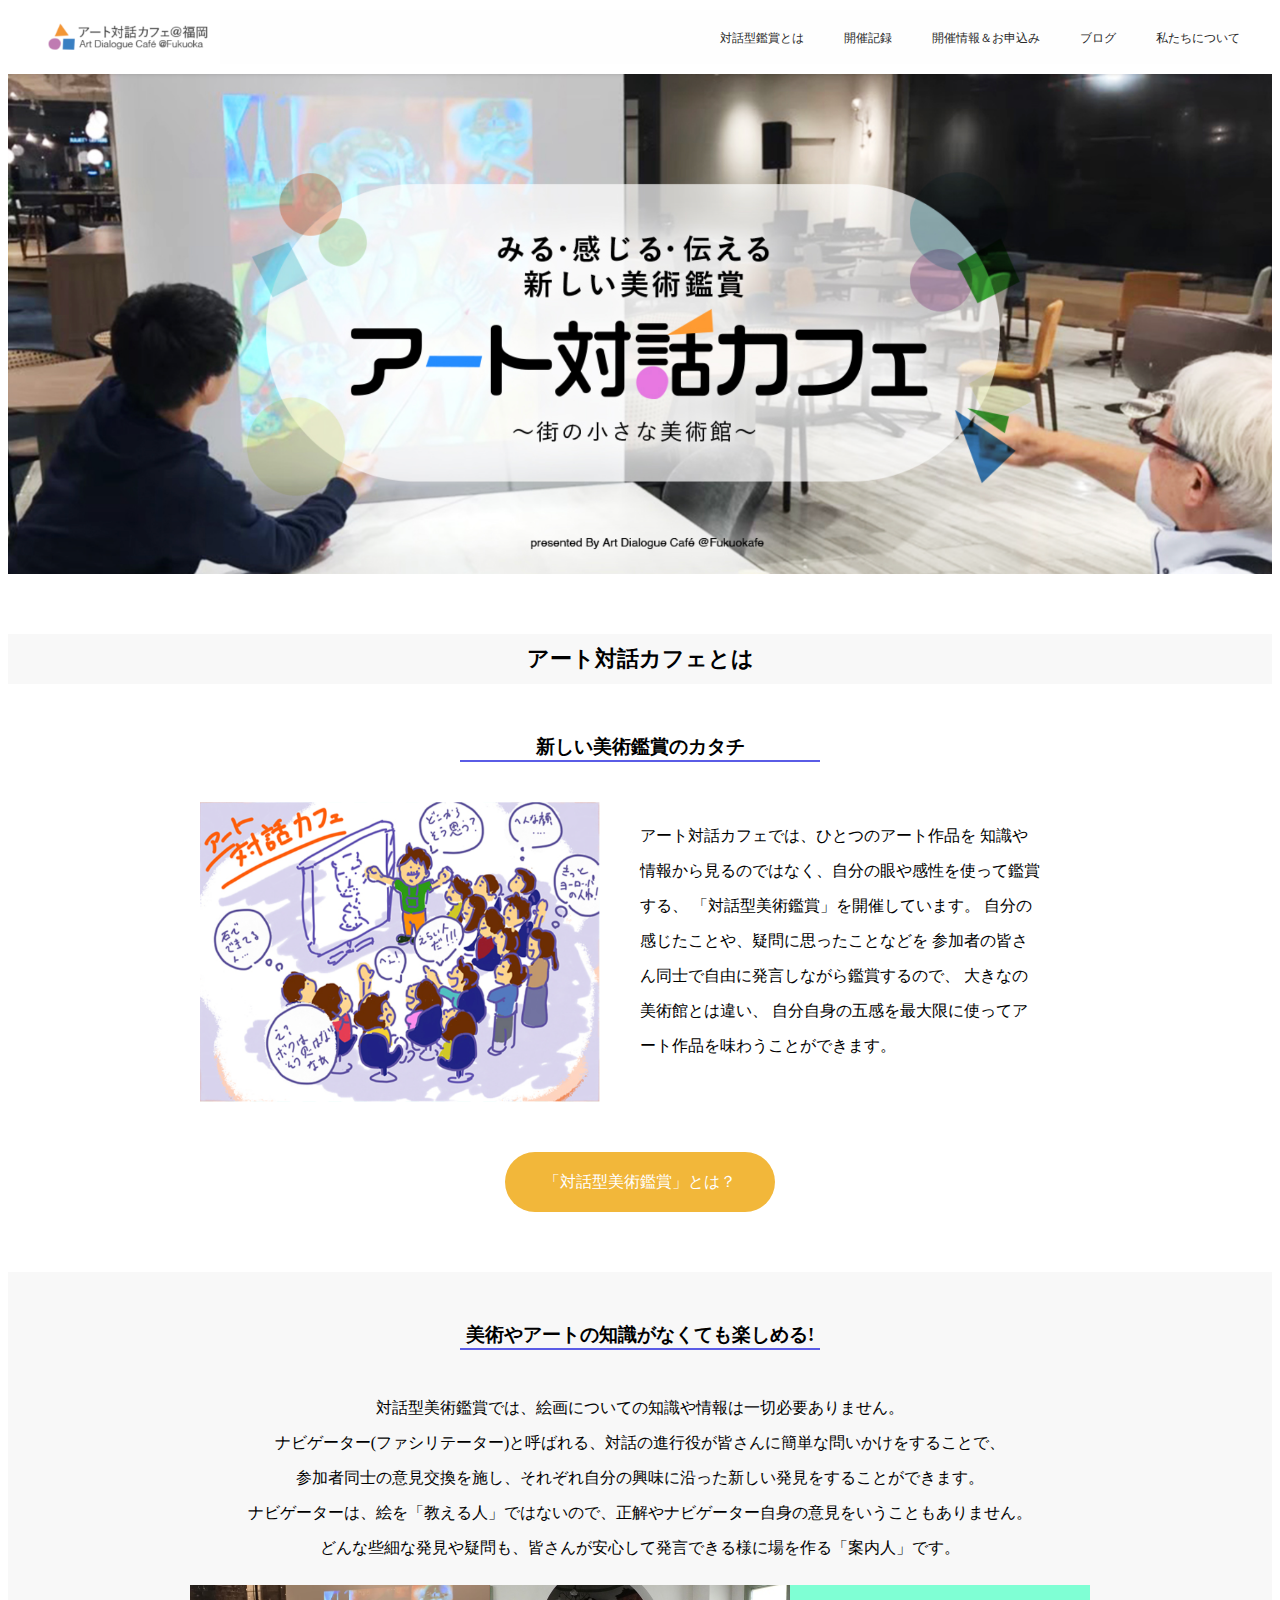
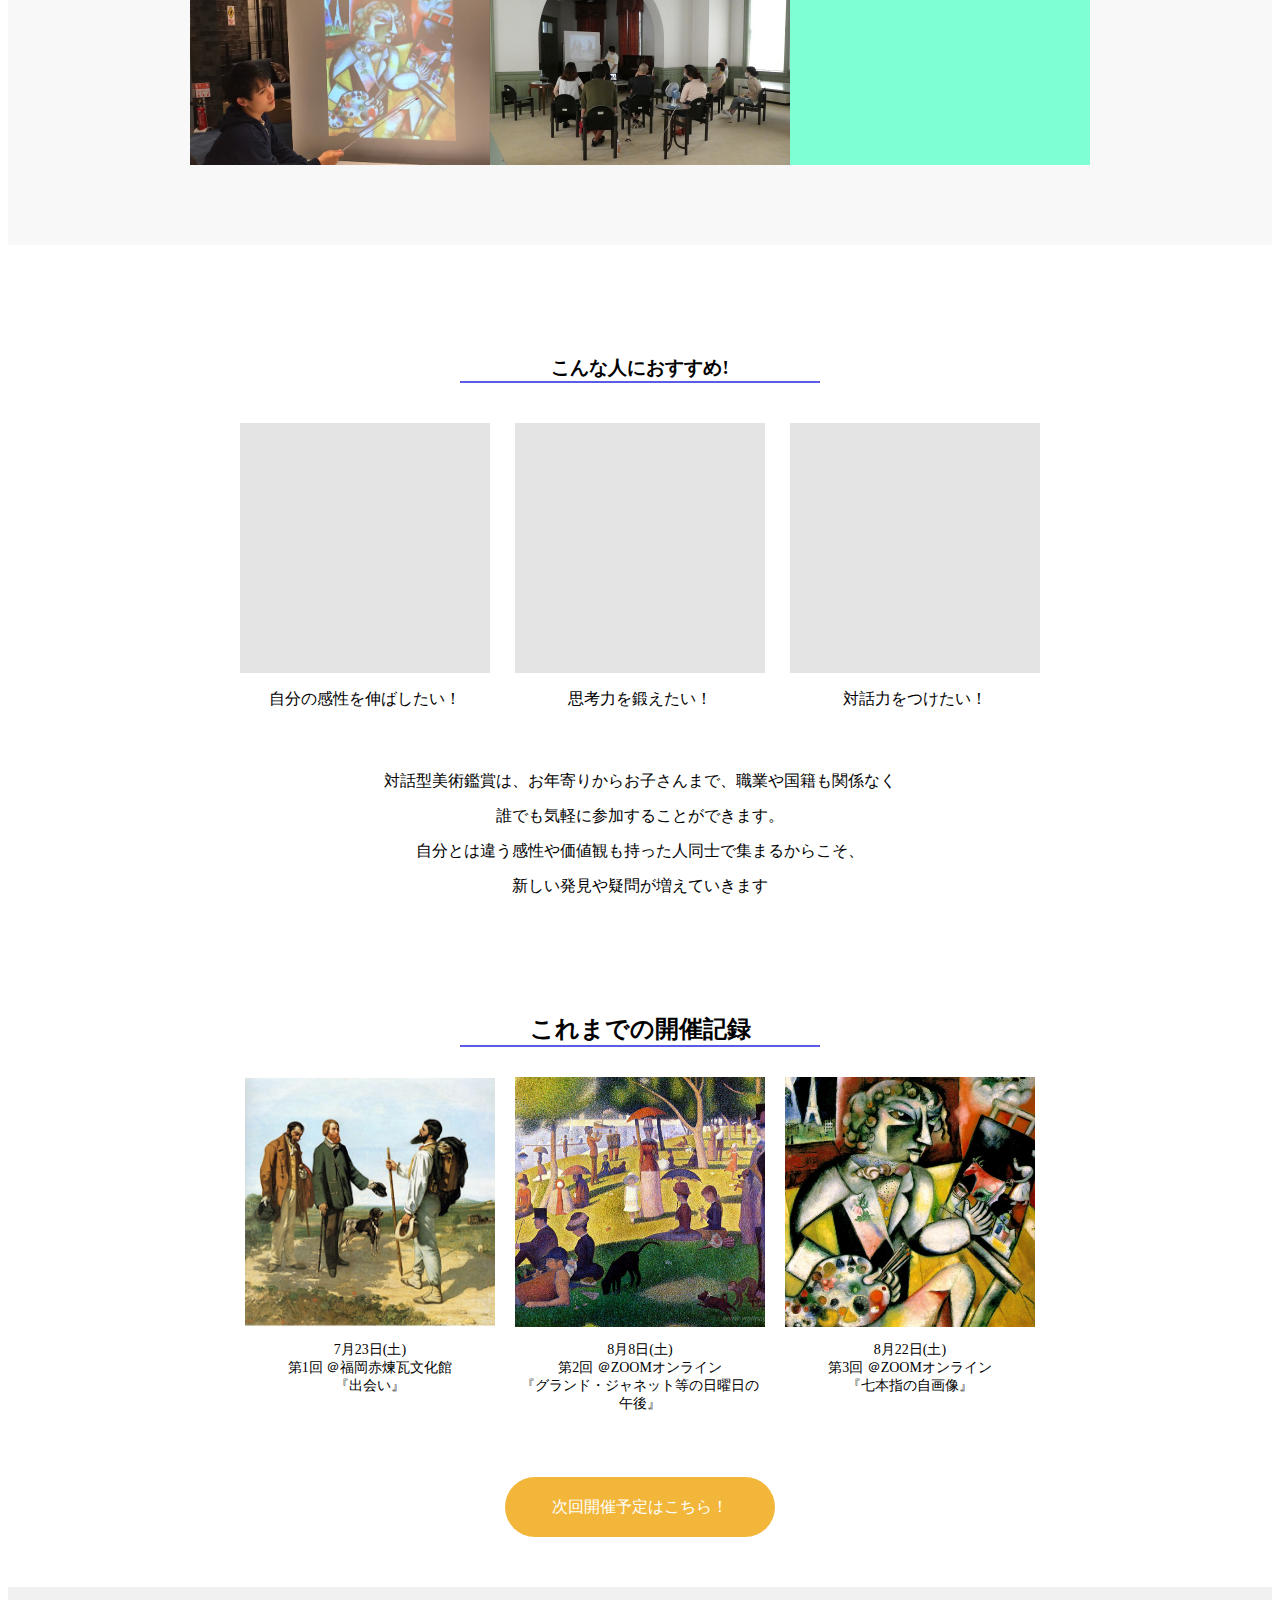
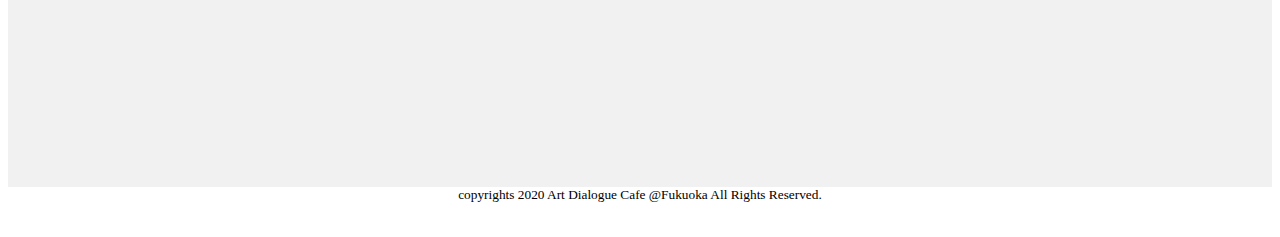
==== Web/index.html @ b38b5c16 "adcf" ====
<!DOCTYPE html>
<html lang="jp">
<head>
    <meta charset="UTF-8">
    <meta name="viewport" content="width=device-width, initial-scale=1.0">
    <title>アート対話カフェ</title>
    <link rel="stylesheet" href="css/style.css">
</head>

<body>
  <div class="wrapper">
    <!-- header -->
    <header class="header">
        <div class="hedderWrapper">
          <div class="Home"></div>
          <nav>  
              <ul class="nav-list" >
                  <li class="nav-item"><a href="datails.html">対話型鑑賞とは</a></li>
                  <li class="nav-item"><a href="archive.html">開催記録</a></li>
                  <li class="nav-item"><a href="form.html">開催情報＆お申込み</a></li>
                  <li class="nav-item"><a href="#blog">ブログ</a></li>
                  <li class="nav-item"><a href="us.html">私たちについて</a></li>
              </ul>
            </nav> 
          </div>
      </div>
        <div class="top_image"></div>   
    </header>

      <!-- 内容_001 -->
      <div class="about_wrpper">
          <h2 class="title_h2">アート対話カフェとは</h2>                      
          <h3 class="title_h3">新しい美術鑑賞のカタチ</h3>
          <div class="contents_01">
            <div class="illust_01"></div>
            <p class="about_text">アート対話カフェでは、ひとつのアート作品を
                  知識や情報から見るのではなく、自分の眼や感性を使って鑑賞する、
                「対話型美術鑑賞」を開催しています。
                  自分の感じたことや、疑問に思ったことなどを
                  参加者の皆さん同士で自由に発言しながら鑑賞するので、
                  大きなの美術館とは違い、
                  自分自身の五感を最大限に使ってアート作品を味わうことができます。
            </p>
          </div>
          <div class="btn_position">
            <a href="datails.html" class="btn text-center">「対話型美術鑑賞」とは？</a>
          </div>
      </div>


      <!-- 内容_002 -->   
      <div class="about_wrpper2">   
            <h3 class="title_h3" >美術やアートの知識がなくても楽しめる!</h3>
            <p class="about_text2">対話型美術鑑賞では、絵画についての知識や情報は一切必要ありません。<br> 
              ナビゲーター(ファシリテーター)と呼ばれる、対話の進行役が皆さんに簡単な問いかけをすることで、<br>
              参加者同士の意見交換を施し、それぞれ自分の興味に沿った新しい発見をすることができます。<br>
              ナビゲーターは、絵を「教える人」ではないので、正解やナビゲーター自身の意見をいうこともありません。<br>
              どんな些細な発見や疑問も、皆さんが安心して発言できる様に場を作る「案内人」です。
            </p>
            <div class="photocontents">
              <div class="naviImag"></div>
              <div class="naviImag2"></div>
            </div>
      </div>   
      

      <!-- 内容_003 -->  
      <div class="about_wrpper3">  
            <h3 class="title_h3">こんな人におすすめ!</h3>
            <div class="osusumeWrapp">
              <div class="osusumecontent" >
                <div class="osusumeImg1"></div> 
                <p class="osusumText1">自分の感性を伸ばしたい！</p>
              </div>
              <div class="osusumecontent" >
                <div class="osusumeImg1"></div> 
                <p class="osusumText1">思考力を鍛えたい！</p>
              </div>
              <div class="osusumecontent" >
                <div class="osusumeImg1"></div> 
                <p class="osusumText1">対話力をつけたい！</p>
              </div>
            </div>
            <p class="about_text2">対話型美術鑑賞は、お年寄りからお子さんまで、職業や国籍も関係なく<br>
            誰でも気軽に参加することができます。<br>
            自分とは違う感性や価値観も持った人同士で集まるからこそ、<br>
          新しい発見や疑問が増えていきます</p>
      </div>
  
      <!-- アーカイブ -->
            <section id="archive">
              <h2 class="title_h3">これまでの開催記録</h2>
              <div class="archive_wapper"><div class="content">
                  <div class="content_img_1">
                  </div>
                  <p>7月23日(土) <br>
                    第1回 ＠福岡赤煉瓦文化館<br>
                    『出会い』<br>  
                  </p>
                </div>
                <div class="content">
                  <div class="content_img_2"></div>
                  <p>8月8日(土) <br>
                    第2回 ＠ZOOMオンライン<br>
                    『グランド・ジャネット等の日曜日の午後』<br>       
                  </p>
                </div>
                <div class="content">
                  <div class="content_img_3"></div>
                  <p>8月22日(土) <br>
                    第3回 ＠ZOOMオンライン<br>
                    『七本指の自画像』<br>       
                  </p>
                </div>
              </div>
              <div class="btn_position">
                <a href="form.html"  class="btn text-center">次回開催予定はこちら！</a>
              </div>

            </section>

            <!-- サイド -->







            <!-- フッター-->
            <footer>
              <div class="box_last">
                <div class="box_footer">
                  <small class="copyright">copyrights 2020 Art Dialogue Cafe @Fukuoka All Rights Reserved.</small>
                </div>
            </div>
            </footer>

            

  </div>
</body>
</html>
---- Web/css/style.css ----
.wrapper{
  width: 1200px;
  margin: 0 auto;
  background-color: #fefefe;
  font-family: 'ヒラギノ丸ゴ ProN','Hiragino Maru Gothic ProN',sans-serif;
}

span{
	background:linear-gradient(transparent 50%, rgb(255, 237, 138) 50%);
}

/* --------------
       header
    ------------- */
  .hedderWrapper{
    display: flex;
    justify-content: space-between;
    align-items: center;
    margin: 10px auto; 
  }
  .Home{
    width: 180px;
    height: 54px;
 
    background-image: url("../img/logo_1.png");
    background-repeat: no-repeat;
    background-position: center center;
    background-size: cover;
 }
  .nav-list{
      display: flex;
      list-style: none;
  }
  .nav-item{
      padding-left: 40px;
  }
  .nav-item>a{
      color: rgb(41, 41, 41);
      font-size: 12px;
      text-decoration: none;
  }
  .top_image{
    width: 100%;
    height: 500px;
    background-image: url("../img/adcf_3.png");
    background-repeat: no-repeat;
    background-position: center center;
    background-size: cover;   
 }
/* --------------
       内容_001
    ------------- */
.about_wrpper{
margin: 60px auto;
/* background-color: aquamarine; */
}
.title_h2{
  padding: 10px 0px;
   margin: 0 auto;
   text-align: center;
   font-size: 22px;
   color: #000000;
   background-color: rgb(248, 248, 248);
   
   
}
.title_h3{
  text-align: center;
  margin: 0px auto;
  padding-top: 50px;
  border-bottom: solid 2px #5A5CE6;
  width: 360px;
}
.contents_01{
  padding-top: 40px;
  display: flex;
  justify-content: center;
  align-items:top;
 }
.illust_01{
  width: 400px;
  height: 300px;
  background-image: url("../img/001.png");
  background-repeat: no-repeat;
  background-position: left top;
  background-size: cover;
  /* opacity: 0.3; */
  padding: 0;
}
.about_text{
  width: 400px;
  /* height: 300px; */
  padding: 0 40px;
  line-height: 35px;
}
/* --------------
       内容_002
    ------------- */
.about_wrpper2{
  margin: 60px auto;
  background-color: rgb(248, 248, 248);
  padding-bottom: 80px;
}
.photocontents{
  width: 900px;
  background-color: aquamarine;
  margin: 0 auto;
  display: flex;
  margin-top: 20px;
}
.naviImag{
  width: 300px;
  height: 180px;
  background-image: url("../img/c688ec4182cb23b41b831fb53b5f06003_4620693218524842082_200326_0002.jpg");
  background-repeat: no-repeat;
  background-position: center;
  background-size: cover;
}
.naviImag2{
  width: 300px;
  height: 180px;
  background-image: url("../img/ArtDlgCf_S2_20200718.jpg");
  background-repeat: no-repeat;
  background-position: center;
  background-size: cover;
}
    
.about_text2{
  padding-top: 40px;
  line-height: 35px;
  width: 800px;
  text-align: center;
  margin: 0 auto;
}

/* --------------
       内容_003
    ------------- */
  .about_wrpper3{
    margin: 60px auto;
    width: 800px;
  }
  .osusumeWrapp{
    display: flex;
    justify-content: space-between;
    margin-top: 40px;
  }

.osusumecontent{
  width: 250px;
  height: 300px;
}

  .osusumeImg1{
    width: 250px;
    height: 250px;
    background-color: #e4e4e4;
  }
  .osusumText1{
    text-align: center;
  }




    /* --------------
       ボタン
    ------------- */

  .btn_position{
    padding-top: 50px;
  }
  .btn{
    color: rgb(255, 255, 255);
    /* font-weight: bolder; */
    display: flex;
    justify-content: center;
    align-items: center;
    width:270px;
    height: 60px;
    margin: 0 auto;
    background-color: #F2B73A;
    border-radius: 50px;
    text-decoration: none;
    
}



  /* --------------
       ヘッダー
    ------------- */

    .box_footer{
      background: #f1f1f1;
      text-align: center ;
      height: 200px;
      margin: 50px auto;
    }

    .copyright{
      display: flex;
      justify-content: center;
      padding-top:200px ;
    }


/* --------------
       開催記録
    ------------- */

    .archive_title{
      text-align: center;
      padding-top: 100px;
    }

    .archive_wapper{
      display: flex;
      justify-content: center;
      padding-top: 30px;
    }

    .content_img_1{
      width: 250px;
      height: 250px;

      background-image: url(../img/kiroku_001.png);
      background-position: center center;
      background-size: cover;
    }

    .content{
      text-align: center;
      margin: 0 10px;
      width: 250px;
    }
    

    .content img{
      width: 250px;
      height: auto;
    }
    .content p{
      font-size: 14px;
    }
    

    .content_img_2{
      width: 250px;
      height: 250px;

      background-image: url(../img/kiroku_002.jpg);
      background-position: center center;
      background-size: cover;
    }

    .content_img_3{
      width: 250px;
      height: 250px;

      background-image: url(../img/kiroku_003.jpg);
      background-position: center center;
      background-size: cover;
    }



/* --------------
       フォーム
    ------------- */

    .form_left h3{
      font-size: 16px;
      color: rgb(255, 255, 255);
      background-color: #faaf0b;
      border-radius: 5px;
      padding: 0 20px;
      margin-right: 180px;
    }



.form_wrapper{
    width: 1200px;
    margin: 0 auto;
    background-color: #fefefe;
}

  

    .form_content{
      display: flex;
    }


    .form_img{
      width: 350px;
      height: 250px;

      background-image: url(../img/001.png);
      background-size: cover;
      background-position: center;
    }

    .form_left p{
      text-align: left;
      font-weight: bold;
      line-height: 35px;
      
    }

    .form_right table{
        border-collapse: collapse;
        border-spacing: 0;
    }

    .form_right{
      margin-left: 60px;
    }

    .form_right th{
      text-align: left;
      border-top: solid 1px #bfbfbf;
      padding: 10px 20px;
      font-size: 14px;
    }

    .form_right td{
      border-left: solid;
      border-top: solid 1px #bfbfbf;
      border-left: solid 1px #bfbfbf;
      font-size: 14px;
    }


    .form_right_item{
      text-align: left;
      margin-left: 10px;
    }

    .form_right_massege{
      text-align: start;
      padding-top: 10px;
    }


    /* インフォ */


    .info_wrapper{
      width: 1200px;
      margin: 0 auto;
      background-color: #fefefe;
      padding: 60px 0;
    }




    /* ーーーーーーーー
          アバウト
      ーーーーーーー */

      .setumei_wrapper{
        width: 1200px;
        margin: 0 auto;
        background-color: #fefefe;

      }

      .contents_03_box{
        padding: 30px 20px;
        margin: 30px auto;
      }
    
      .grph_001{
        width: 295px;
        height: 302px;
        background-image: url(../img/grph_001.png);
        background-repeat: no-repeat;
        background-position: left top;
        background-size: cover;   
      }
      
      .contents_03{
        width: 800px;
        display: flex;
        justify-content: center;
        align-items: top;
        margin: 0 auto;
      }

      .about_text_3{
        font-size: 16px;
        width: 400px;
        /* height: 300px; */
        padding: 30px 30px;
       background-color: #f1f1f1; 
       border-radius: 30px;
      }

      .TextCenter{
        text-align: center;
      }

      .about_text_4{
        width: 800px;
        margin: 0 auto;
      }
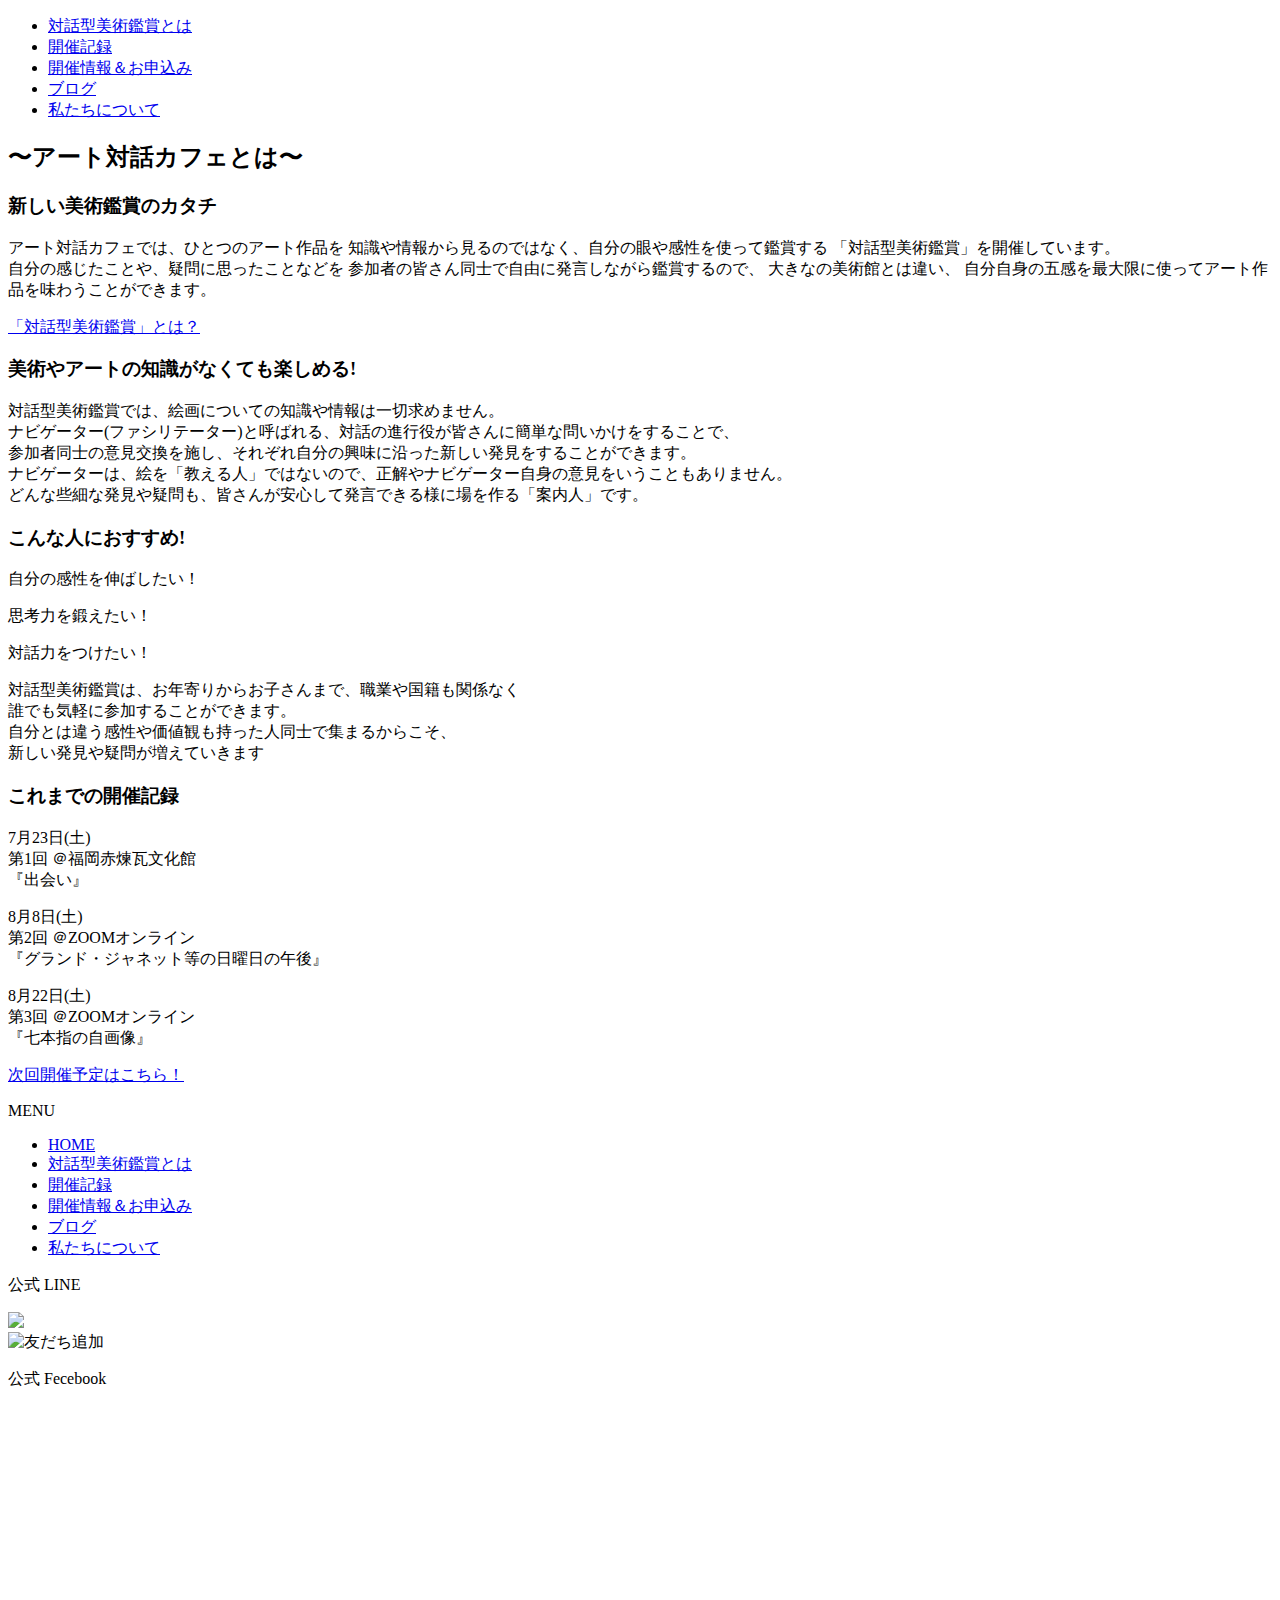
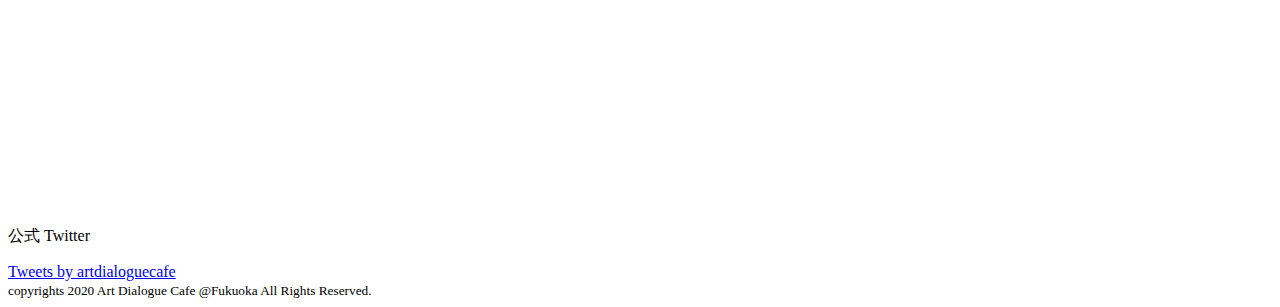
==== commit f65fe0a8: "Add files via upload" ====
--- a/Web/index.html
+++ b/Web/index.html
@@ -4,100 +4,107 @@
     <meta charset="UTF-8">
     <meta name="viewport" content="width=device-width, initial-scale=1.0">
     <title>アート対話カフェ</title>
-    <link rel="stylesheet" href="css/style.css">
+    <link rel="stylesheet" href="css/home.css">
+    <link rel="stylesheet" href="css/common.css">
+    <link rel="stylesheet" href="css/common_2.css">
 </head>
 
 <body>
   <div class="wrapper">
-    <!-- header -->
-    <header class="header">
-        <div class="hedderWrapper">
-          <div class="Home"></div>
-          <nav>  
-              <ul class="nav-list" >
-                  <li class="nav-item"><a href="datails.html">対話型鑑賞とは</a></li>
-                  <li class="nav-item"><a href="archive.html">開催記録</a></li>
-                  <li class="nav-item"><a href="form.html">開催情報＆お申込み</a></li>
-                  <li class="nav-item"><a href="#blog">ブログ</a></li>
-                  <li class="nav-item"><a href="us.html">私たちについて</a></li>
-              </ul>
-            </nav> 
+      <!-- header -->
+      <header class="header">
+          <div class="hedderWrapper">
+              <a href="index.html"><div class="Home" ></div></a>
+              <nav>  
+                    <ul class="nav-list" >
+                        <li class="nav-item"><a href="about.html">対話型美術鑑賞とは</a></li>
+                        <li class="nav-item"><a href="archive.html">開催記録</a></li>
+                        <li class="nav-item"><a href="form.html">開催情報＆お申込み</a></li>
+                        <li class="nav-item"><a href="#blog">ブログ</a></li>
+                        <li class="nav-item"><a href="us.html">私たちについて</a></li>
+                    </ul>
+               </nav> 
           </div>
-      </div>
-        <div class="top_image"></div>   
-    </header>
+          <div class="top_image"></div>   
+      </header>
 
-      <!-- 内容_001 -->
-      <div class="about_wrpper">
-          <h2 class="title_h2">アート対話カフェとは</h2>                      
-          <h3 class="title_h3">新しい美術鑑賞のカタチ</h3>
-          <div class="contents_01">
-            <div class="illust_01"></div>
-            <p class="about_text">アート対話カフェでは、ひとつのアート作品を
-                  知識や情報から見るのではなく、自分の眼や感性を使って鑑賞する、
-                「対話型美術鑑賞」を開催しています。
-                  自分の感じたことや、疑問に思ったことなどを
-                  参加者の皆さん同士で自由に発言しながら鑑賞するので、
-                  大きなの美術館とは違い、
-                  自分自身の五感を最大限に使ってアート作品を味わうことができます。
-            </p>
+
+      <!-- section_01 -->
+      <section class="secA_wrapper">
+          <h2 class="common_h2">〜アート対話カフェとは〜</h2>                      
+          <h3 class="common_h3">新しい美術鑑賞のカタチ</h3>
+          <div class="twoclum">
+              <div class="twoclum_Img"></div>
+              <p class="twoclum_Text">アート対話カフェでは、ひとつのアート作品を
+                    知識や情報から見るのではなく、自分の眼や感性を使って鑑賞する
+                   「対話型美術鑑賞」を開催しています。<br>
+                    自分の感じたことや、疑問に思ったことなどを
+                    参加者の皆さん同士で自由に発言しながら鑑賞するので、
+                    大きなの美術館とは違い、
+                    自分自身の五感を最大限に使ってアート作品を味わうことができます。
+              </p>
           </div>
           <div class="btn_position">
-            <a href="datails.html" class="btn text-center">「対話型美術鑑賞」とは？</a>
+              <a href="datails.html" class="btn text-center">「対話型美術鑑賞」とは？</a>
           </div>
-      </div>
+      </section>
 
 
-      <!-- 内容_002 -->   
-      <div class="about_wrpper2">   
-            <h3 class="title_h3" >美術やアートの知識がなくても楽しめる!</h3>
-            <p class="about_text2">対話型美術鑑賞では、絵画についての知識や情報は一切必要ありません。<br> 
+      <!-- section_02 --> 
+      <section class="secB_wrapper">   
+            <h3 class="common_h3" >美術やアートの知識がなくても楽しめる!</h3>
+            <p class="common_text">対話型美術鑑賞では、絵画についての知識や情報は一切求めません。<br> 
               ナビゲーター(ファシリテーター)と呼ばれる、対話の進行役が皆さんに簡単な問いかけをすることで、<br>
               参加者同士の意見交換を施し、それぞれ自分の興味に沿った新しい発見をすることができます。<br>
               ナビゲーターは、絵を「教える人」ではないので、正解やナビゲーター自身の意見をいうこともありません。<br>
               どんな些細な発見や疑問も、皆さんが安心して発言できる様に場を作る「案内人」です。
             </p>
             <div class="photocontents">
-              <div class="naviImag"></div>
-              <div class="naviImag2"></div>
+                <div class="naviImg"></div>
+                <div class="naviImg2"></div>
             </div>
-      </div>   
+      </section>   
       
 
-      <!-- 内容_003 -->  
-      <div class="about_wrpper3">  
-            <h3 class="title_h3">こんな人におすすめ!</h3>
-            <div class="osusumeWrapp">
-              <div class="osusumecontent" >
-                <div class="osusumeImg1"></div> 
-                <p class="osusumText1">自分の感性を伸ばしたい！</p>
-              </div>
-              <div class="osusumecontent" >
-                <div class="osusumeImg1"></div> 
-                <p class="osusumText1">思考力を鍛えたい！</p>
-              </div>
-              <div class="osusumecontent" >
-                <div class="osusumeImg1"></div> 
-                <p class="osusumText1">対話力をつけたい！</p>
-              </div>
+      <!-- section_03 -->  
+      <section class="secA_wrapper">  
+            <h3 class="common_h3">こんな人におすすめ!</h3>
+            <div class="osm_Wrap">
+                <div class="osm_content" >
+                    <div class="osm_Img1"></div> 
+                    <p class="osm_Text">自分の感性を伸ばしたい！</p>
+                </div>
+                <div class="osm_content" >
+                    <div class="osm_Img1"></div> 
+                    <p class="osm_Text">思考力を鍛えたい！</p>
+                </div>
+                <div class="osm_content" >
+                    <div class="osm_Img1"></div> 
+                    <p class="osm_Text">対話力をつけたい！</p>
+                  </div>
             </div>
-            <p class="about_text2">対話型美術鑑賞は、お年寄りからお子さんまで、職業や国籍も関係なく<br>
+            <p class="common_text">対話型美術鑑賞は、お年寄りからお子さんまで、職業や国籍も関係なく<br>
             誰でも気軽に参加することができます。<br>
             自分とは違う感性や価値観も持った人同士で集まるからこそ、<br>
-          新しい発見や疑問が増えていきます</p>
-      </div>
+            新しい発見や疑問が増えていきます
+            </p>
+      </section>
   
-      <!-- アーカイブ -->
-            <section id="archive">
-              <h2 class="title_h3">これまでの開催記録</h2>
-              <div class="archive_wapper"><div class="content">
-                  <div class="content_img_1">
+
+
+      <!-- section_04 -->  
+            <section class="secB_wrapper">
+              <h3 class="common_h3">これまでの開催記録</h3>
+              <div class="archive_wapper">
+                  <div class="content">
+                    <div class="content_img_1">
                   </div>
                   <p>7月23日(土) <br>
                     第1回 ＠福岡赤煉瓦文化館<br>
                     『出会い』<br>  
                   </p>
                 </div>
+
                 <div class="content">
                   <div class="content_img_2"></div>
                   <p>8月8日(土) <br>
@@ -119,25 +126,37 @@
 
             </section>
 
-            <!-- サイド -->
 
-
-
-
-
-
-
-            <!-- フッター-->
+           <!-- フッター -->  
             <footer>
-              <div class="box_last">
-                <div class="box_footer">
-                  <small class="copyright">copyrights 2020 Art Dialogue Cafe @Fukuoka All Rights Reserved.</small>
+              <div class="snswarapp">
+                <div class="footmenu">
+                  <p>MENU</p>
+                  <ul>
+                    <li class="nav-item"><a href="index.html">HOME</a></li>
+                    <li class="nav-item"><a href="about.html">対話型美術鑑賞とは</a></li>
+                    <li class="nav-item"><a href="archive.html">開催記録</a></li>
+                    <li class="nav-item"><a href="form.html">開催情報＆お申込み</a></li>
+                    <li class="nav-item"><a href="blog.html">ブログ</a></li>
+                    <li class="nav-item"><a href="us.html">私たちについて</a></li>
+                  </ul>
+              </div>
+                <div class="linewrapp">
+                  <p class="linetext">公式 LINE</p>
+                  <img src="https://qr-official.line.me/sid/M/479fpmxl.png" width="180" ><br>
+                  <img src="https://scdn.line-apps.com/n/line_add_friends/btn/ja.png" alt="友だち追加" width="180"> 
                 </div>
-            </div>
+                <div class="facebookpage">
+                  <p>公式 Fecebook</p>
+                  <iframe src="https://www.facebook.com/plugins/page.php?href=https%3A%2F%2Fwww.facebook.com%2Fartdialoguecafe%2F&tabs=timeline&width=250&height=400&small_header=true&adapt_container_width=false&hide_cover=false&show_facepile=true&appId" width="250" height="400" style="border:none;overflow:hidden" scrolling="no" frameborder="0" allowTransparency="true" allow="encrypted-media"></iframe>
+                </div>
+                <div class="twitterpage">
+                  <p>公式 Twitter</p>
+                  <a class="twitter-timeline" data-width="250" data-height="400" data-dnt="true" data-theme="dark" href="https://twitter.com/artdialoguecafe?ref_src=twsrc%5Etfw">Tweets by artdialoguecafe</a> <script async src="https://platform.twitter.com/widgets.js" charset="utf-8"></script>
+                </div>
+              </div>
             </footer>
-
-            
-
+             <small class="copyright">copyrights 2020 Art Dialogue Cafe @Fukuoka All Rights Reserved.</small>       
   </div>
 </body>
 </html>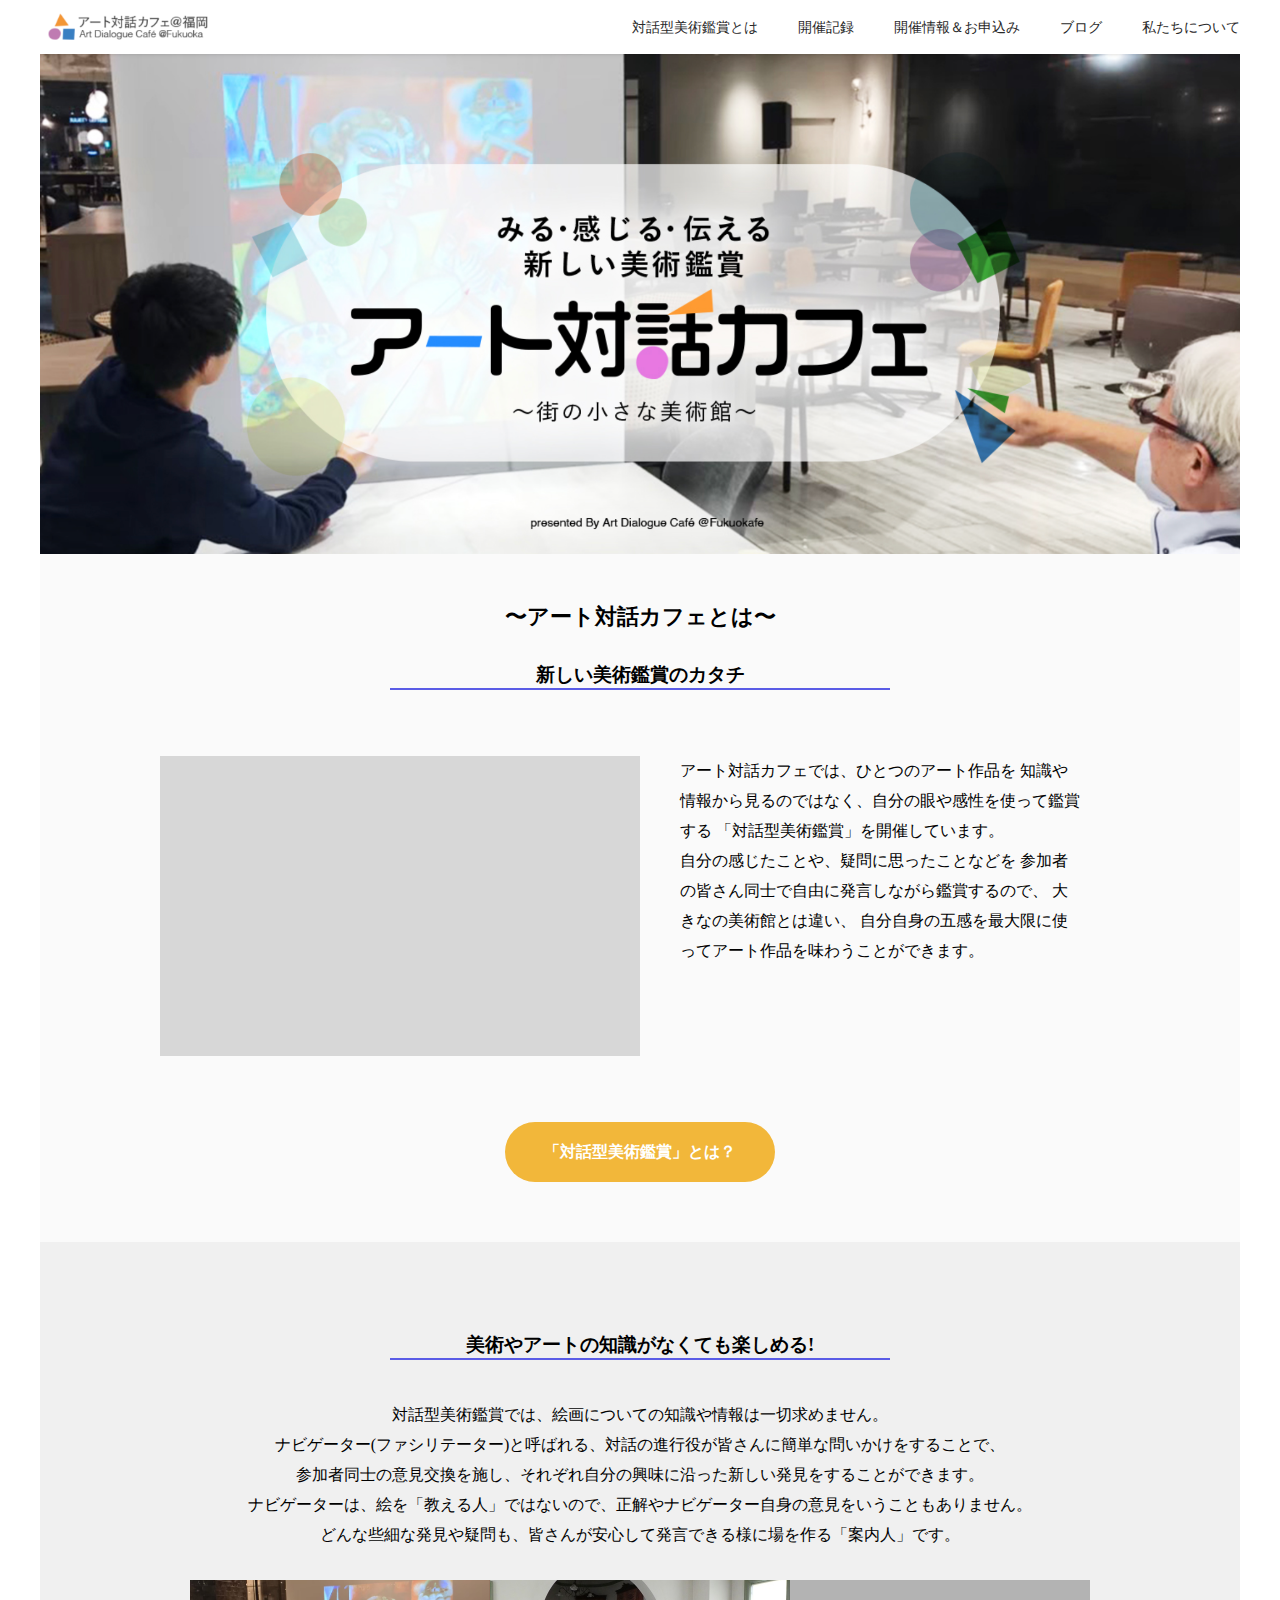
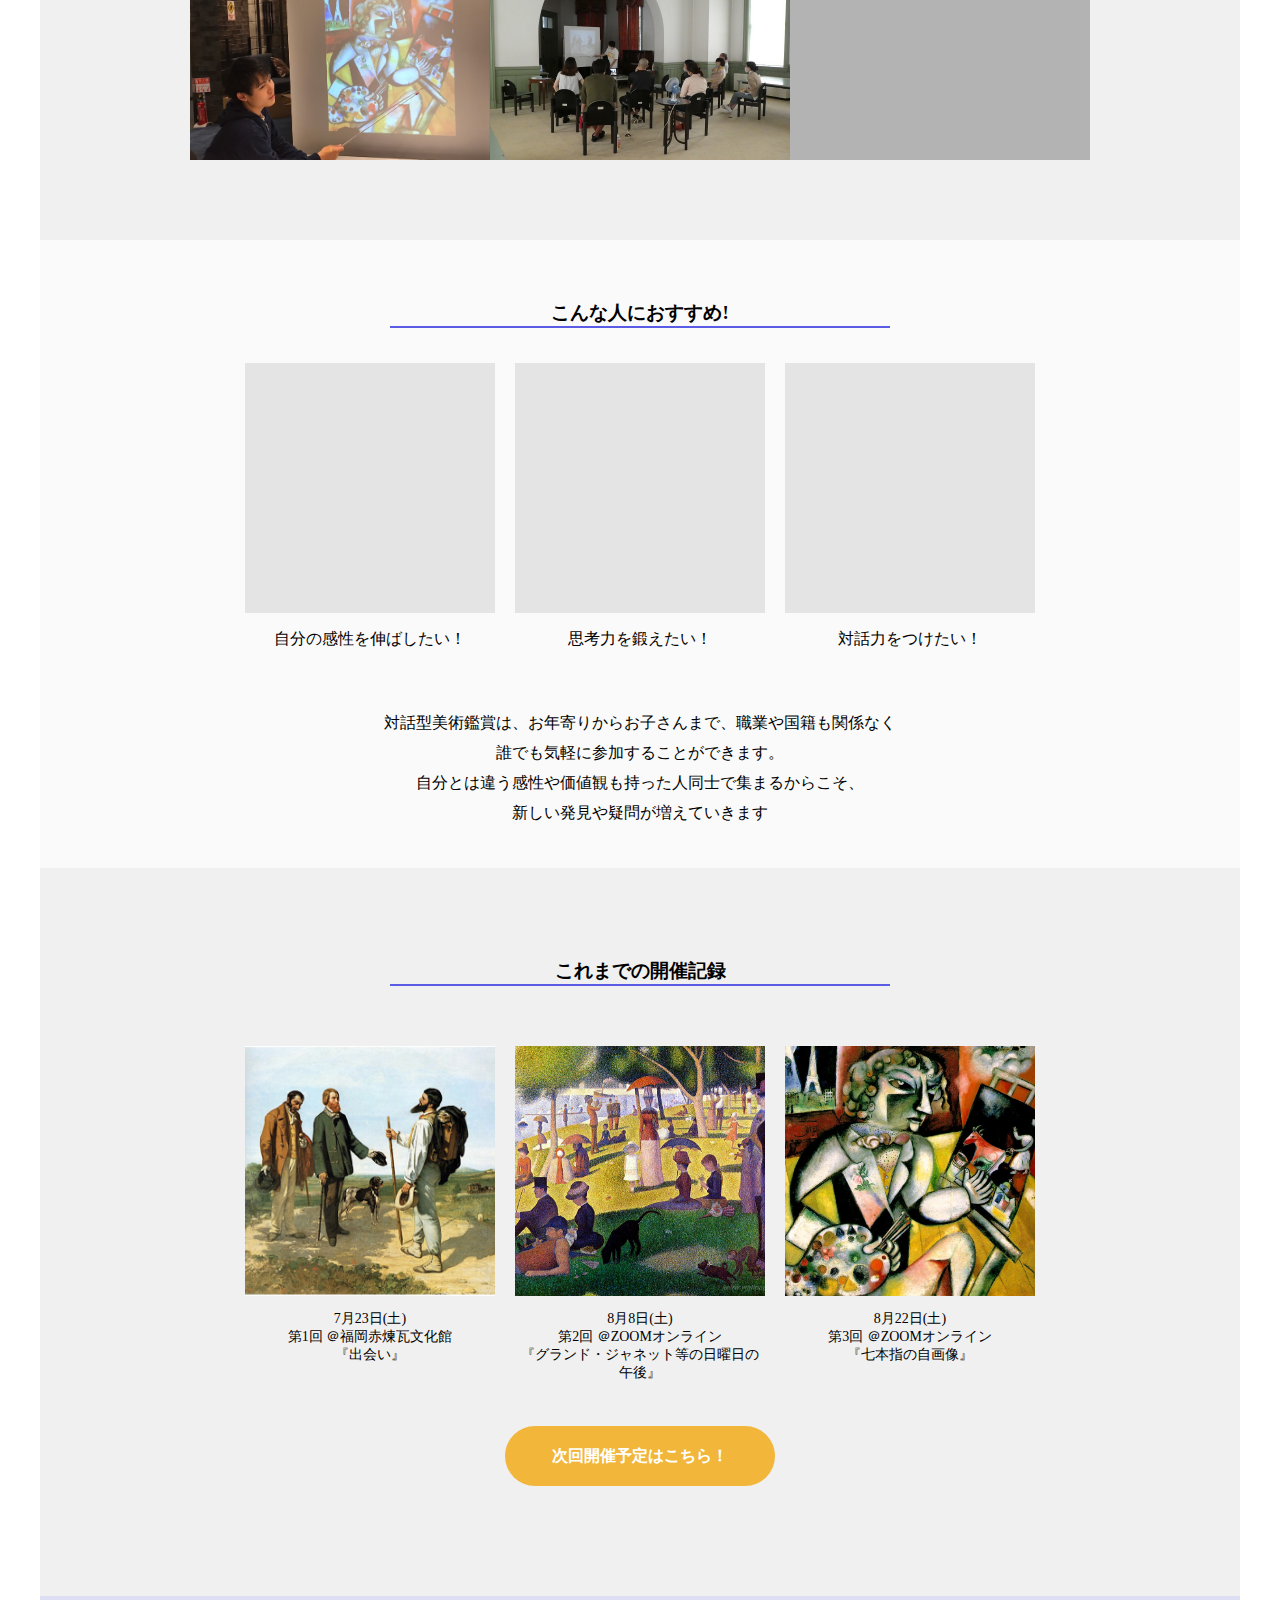
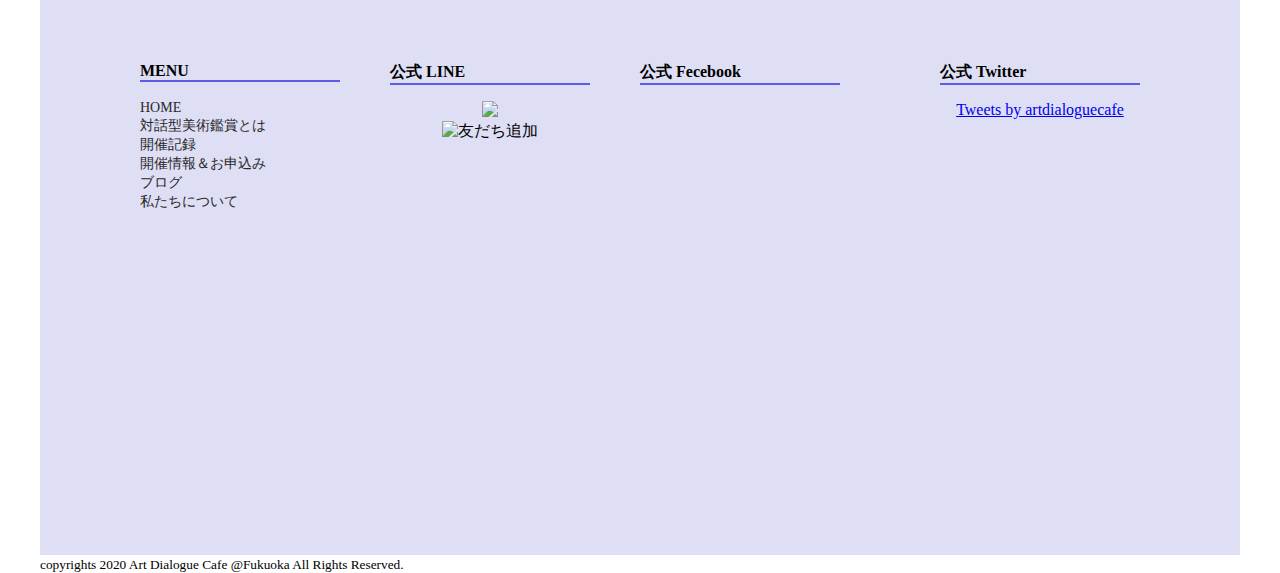
==== commit f0c3ce21: "Add files via upload" ====
--- a/Web/index.html
+++ b/Web/index.html
@@ -13,20 +13,20 @@
   <div class="wrapper">
       <!-- header -->
       <header class="header">
-          <div class="hedderWrapper">
-              <a href="index.html"><div class="Home" ></div></a>
-              <nav>  
-                    <ul class="nav-list" >
-                        <li class="nav-item"><a href="about.html">対話型美術鑑賞とは</a></li>
-                        <li class="nav-item"><a href="archive.html">開催記録</a></li>
-                        <li class="nav-item"><a href="form.html">開催情報＆お申込み</a></li>
-                        <li class="nav-item"><a href="#blog">ブログ</a></li>
-                        <li class="nav-item"><a href="us.html">私たちについて</a></li>
-                    </ul>
-               </nav> 
-          </div>
-          <div class="top_image"></div>   
-      </header>
+        <div class="hedderWrapper">
+            <a href="index.html"><div class="Home" ></div></a>
+            <nav>  
+                  <ul class="nav-list" >
+                      <li class="nav-item"><a href="about.html">対話型美術鑑賞とは</a></li>
+                      <li class="nav-item"><a href="archive.html">開催記録</a></li>
+                      <li class="nav-item"><a href="form.html">開催情報＆お申込み</a></li>
+                      <li class="nav-item"><a href="blog.html">ブログ</a></li>
+                      <li class="nav-item"><a href="us.html">私たちについて</a></li>
+                  </ul>
+             </nav> 
+        </div>
+        <div class="top_image"></div>   
+    </header>
 
 
       <!-- section_01 -->
--- a/Web/css/home.css
+++ b/Web/css/home.css
@@ -0,0 +1,134 @@
+
+/******* ヘッダーイメージ ********/
+.top_image{
+  width: 100%;
+  height: 500px;
+  background-image: url("../img/adcf_3.png");
+  background-repeat: no-repeat;
+  background-position: center center;
+  background-size: cover;   
+}
+
+
+/******* セクション 01 (2カラム)********/
+.twoclum{
+  padding: 3% 0%;
+  display: flex;
+  justify-content: center;
+  align-items:top;
+ }
+.twoclum_Img{
+  width: 40%;
+  height: 300px;
+  /* background-image: url("../img/001.png"); */
+  background-color: rgb(215, 215, 215);
+  background-repeat: no-repeat;
+  background-position: left top;
+  background-size: cover;
+  padding: 0;
+}
+.twoclum_Text{
+  width: 400px;
+  padding: 0 40px;
+  line-height: 30px;
+  margin-top: 0px;
+}
+
+
+/******* セクション 02 ********/
+.photocontents{
+  width: 900px;
+  background-color: rgb(179, 179, 179);
+  margin: 0 auto;
+  display: flex;
+  margin-top: 20px;
+}
+.naviImg{
+  width: 300px;
+  height: 180px;
+  background-image: url("../img/c688ec4182cb23b41b831fb53b5f06003_4620693218524842082_200326_0002.jpg");
+  background-repeat: no-repeat;
+  background-position: center;
+  background-size: cover;
+}
+.naviImg2{
+  width: 300px;
+  height: 180px;
+  background-image: url("../img/ArtDlgCf_S2_20200718.jpg");
+  background-repeat: no-repeat;
+  background-position: center;
+  background-size: cover;
+}
+
+/******* セクション 03 ********/
+.osm_Wrap{
+  display: flex;
+  justify-content: center;
+  margin: 35px;
+}
+.osm_content{
+  width: 250px;
+  height: 300px;
+  margin: auto 10px;
+}
+.osm_Img1{
+  width: 250px;
+  height: 250px;
+  background-color: #e4e4e4;
+}
+.osm_Text{
+  text-align: center;
+}
+
+
+/******* セクション 04 ********/
+.archive_wapper{
+  display: flex;
+  justify-content: center;
+  padding-top: 30px;
+}
+.content_img_1{
+  width: 250px;
+  height: 250px;
+  background-image: url(../img/kiroku_001.png);
+  background-position: center center;
+  background-size: cover;
+}
+.content{
+  text-align: center;
+  margin: 0 10px;
+  width: 250px;
+}
+.content img{
+  width: 250px;
+  height: auto;
+}
+.content p{
+  font-size: 14px;
+}
+
+.content_img_2{
+  width: 250px;
+  height: 250px;
+
+  background-image: url(../img/kiroku_002.jpg);
+  background-position: center center;
+  background-size: cover;
+}
+
+.content_img_3{
+  width: 250px;
+  height: 250px;
+  background-image: url(../img/kiroku_003.jpg);
+  background-position: center center;
+  background-size: cover;
+}
+
+
+
+
+
+
+
+
+
--- a/Web/css/common.css
+++ b/Web/css/common.css
@@ -0,0 +1,118 @@
+
+/******* ボディ ********/
+body{
+    width: 1200px;
+    margin: 0 auto;
+    /* background-color: #fefefe; */
+    /* font-family: 'ヒラギノ丸ゴ ProN','Hiragino Maru Gothic ProN',sans-serif; */
+  }
+
+  
+/******* ヘッダー ********/
+.hedderWrapper{
+    display: flex;
+    justify-content: space-between;
+    align-items: center;
+    padding: 10％ 0%;
+    background-color: #fff;
+}
+.Home{
+    width: 180px;
+    height: 54px;
+    background-image: url("../img/logo_1.png");
+    background-repeat: no-repeat;
+    background-position: center center;
+    background-size: cover;
+}
+.nav-list{
+    display: flex;
+    list-style: none;
+}
+.nav-item{
+    padding-left: 40px;
+}
+.nav-item>a{
+    color: rgb(41, 41, 41);
+    font-size: 14px;
+    text-decoration: none;
+}
+
+
+
+/******* セクションA(白) ********/
+.secA_wrapper{
+    padding: 30px 0px;
+    background-color: #fafafa;
+}
+/******* セクションB(グレー) ********/
+.secB_wrapper{
+    padding: 60px 0px;
+    background-color: rgb(240, 240, 240);
+    padding-bottom: 80px;
+}
+/******* タイトル(h2,h3,テキスト) ********/
+.common_h2{
+    text-align: center;
+    font-size: 22px;
+    color: #000000;
+}
+.common_h3{
+    text-align: center;
+    margin: 30px auto;
+    border-bottom: solid 2px #5A5CE6;
+    width: 500px;
+}
+.common_text{
+    padding: 10px 0px;
+    line-height: 30px;
+    width: 800px;
+    text-align: center;
+    margin: 0 auto;
+  }
+  .common_BoxText{
+    width: 800px;
+    margin: 20px auto;
+    text-align: center;
+    line-height: 30px;
+  }
+
+
+
+
+/******* フッター ********/
+footer{
+    padding: 50px 0;
+    background: #dedef5;
+    /* height: 00px; */
+    margin: 0px auto;
+    text-align: center;
+}
+.footmenu {
+    text-align: left;
+}
+
+.footmenu ul{
+    padding-left: 0px;
+}
+
+
+.footmenu li {
+    list-style: none;
+    text-align: left;
+    padding-left: 0px;
+}
+
+.snswarapp{
+    margin: 0 auto;
+    width: 1000px;
+    display: flex;
+    justify-content: space-between;
+    align-items: flex-start;
+}
+
+.snswarapp p{
+    text-align: left;
+    border-bottom: solid 2px #5A5CE6;
+    width: 200px;
+    font-weight: bold;
+}--- a/Web/css/common_2.css
+++ b/Web/css/common_2.css
@@ -0,0 +1,23 @@
+/******* ボタン********/
+.btn_position{
+    padding:30px 0px;
+  }
+.btn{
+    color: rgb(255, 255, 255);
+    font-weight: bold;
+    display: flex;
+    justify-content: center;
+    align-items: center;
+    width:270px;
+    height: 60px;
+    margin: 0 auto;
+    background-color: #F2B73A;
+    border-radius: 50px;
+    text-decoration: none; 
+}
+
+
+/******* アンダーライン ********/
+span{
+    background:linear-gradient(transparent 50%, rgb(255, 237, 138) 50%);
+}
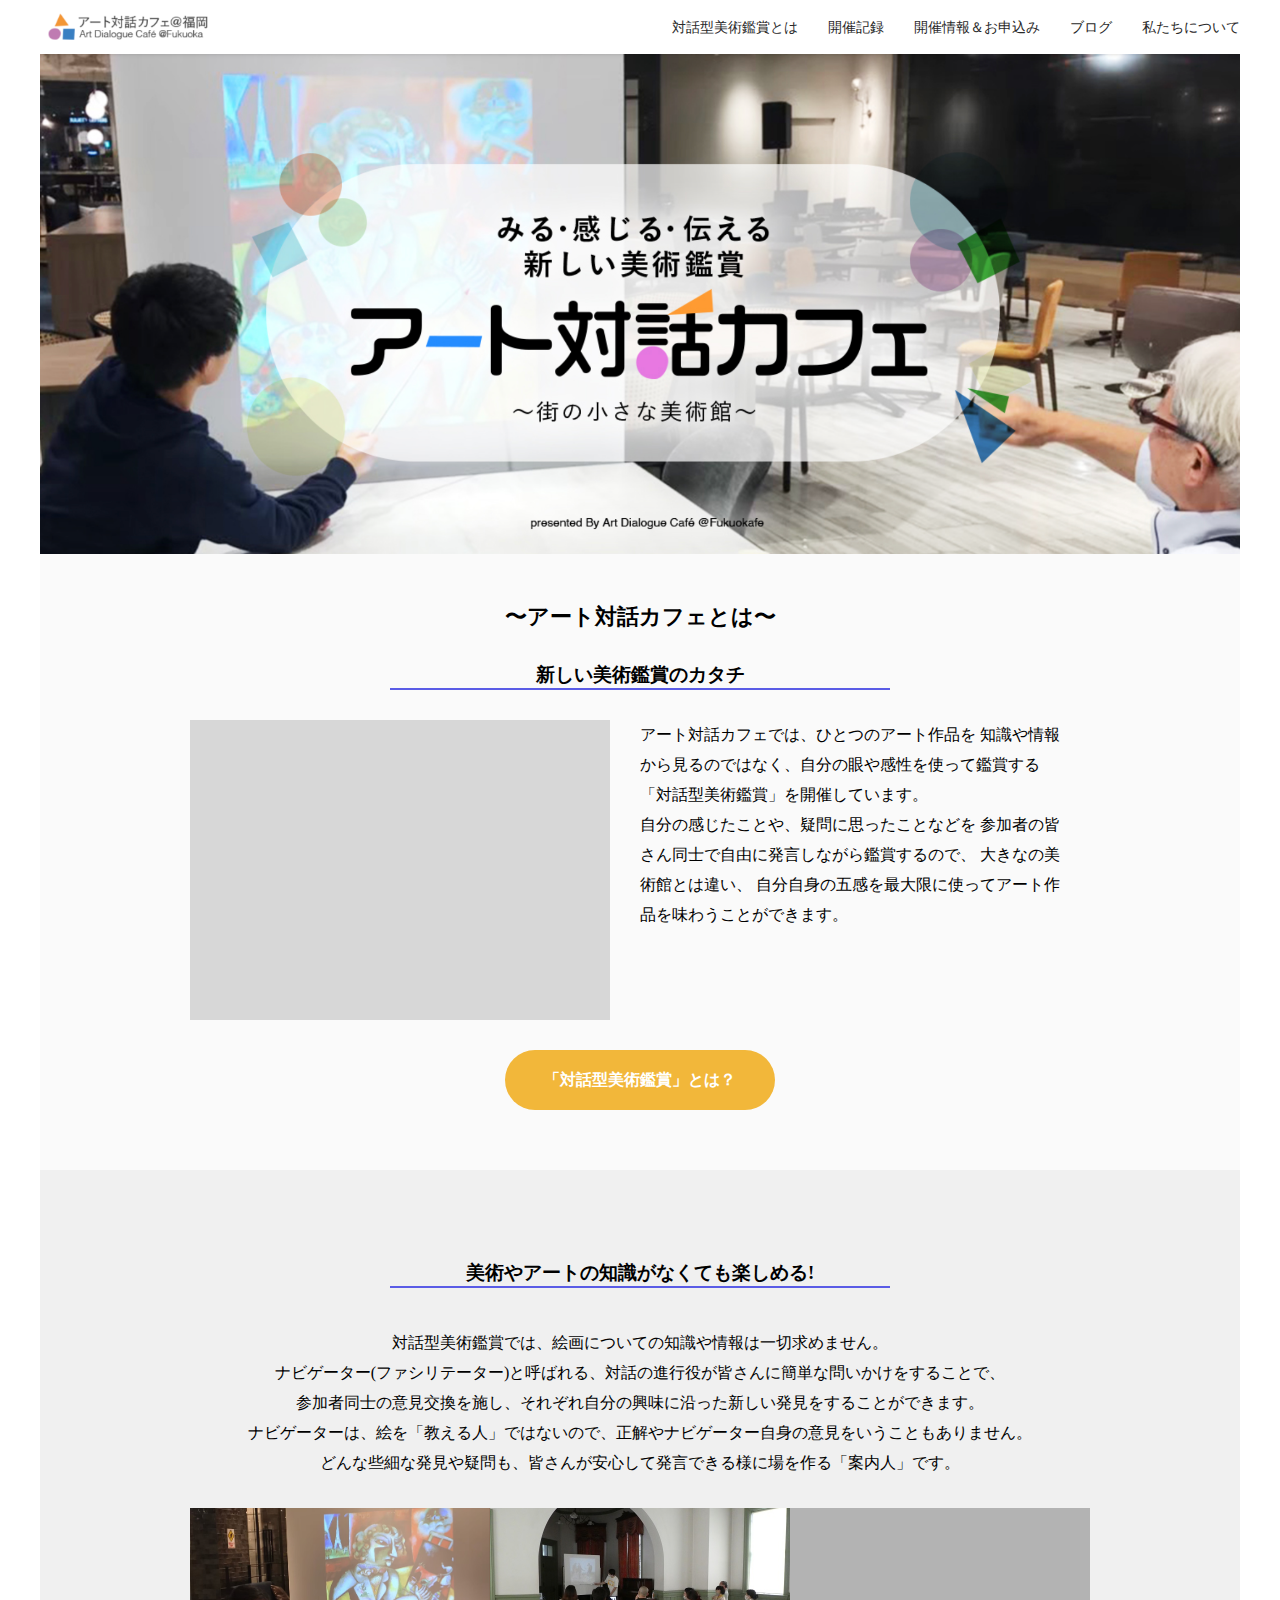
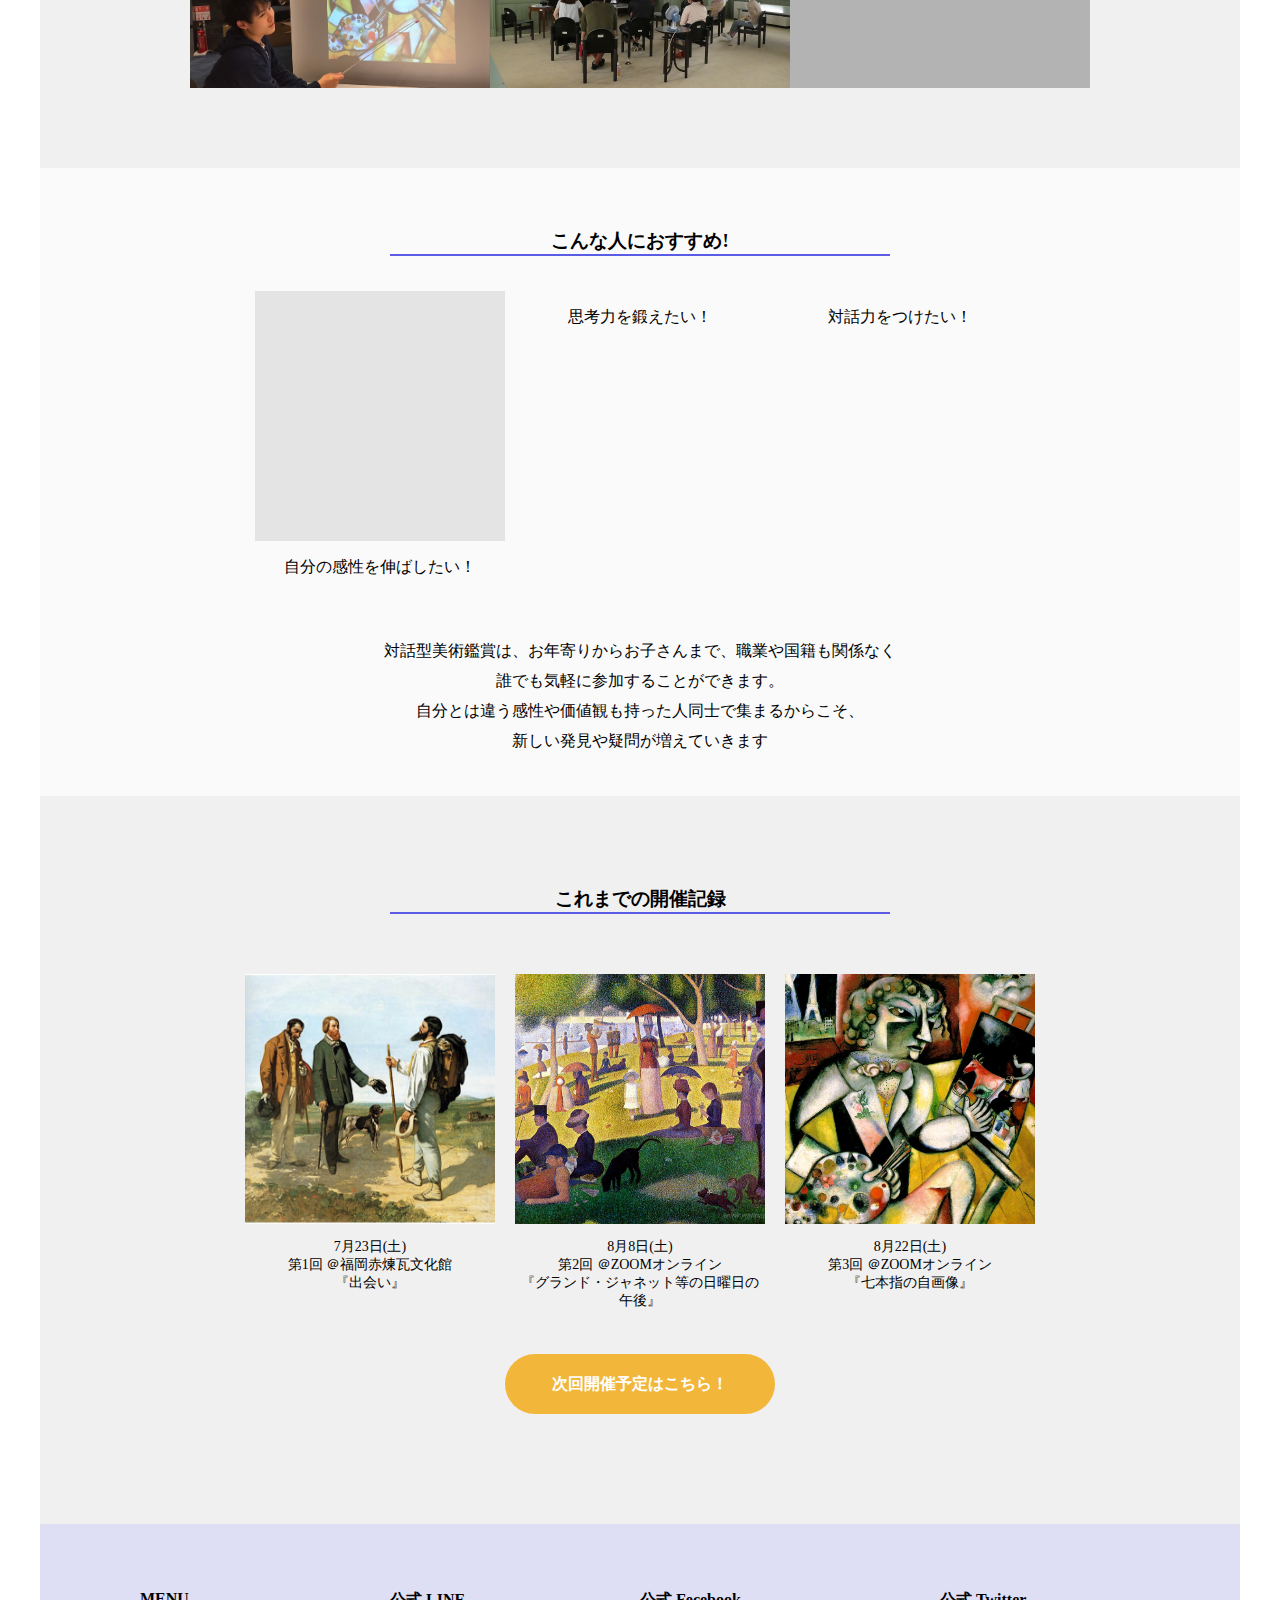
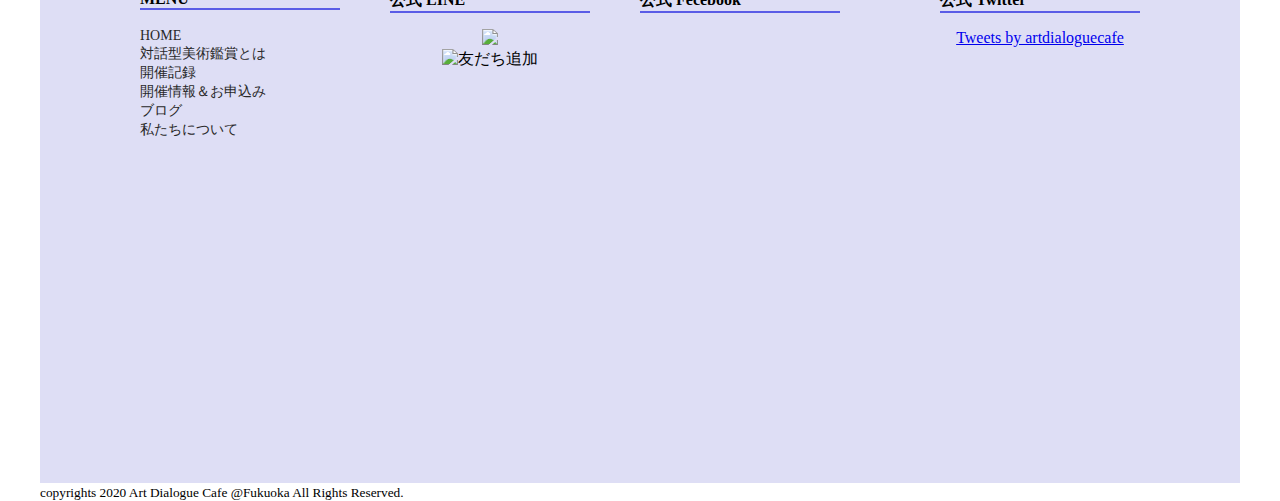
==== commit 6dbbdf33: "Add files via upload" ====
--- a/Web/index.html
+++ b/Web/index.html
@@ -7,16 +7,34 @@
     <link rel="stylesheet" href="css/home.css">
     <link rel="stylesheet" href="css/common.css">
     <link rel="stylesheet" href="css/common_2.css">
+    <!-- レスポンシブ -->
+    <meta name="viewport" content="width=device-width,initial-scale=1.0,minimum-scale=1.0">
+    <link rel="stylesheet" href="css/res-hedder.css">
+    <link rel="stylesheet" href="css/res-common.css">
+
 </head>
 
 <body>
   <div class="wrapper">
       <!-- header -->
-      <header class="header">
+      <header id="header">
         <div class="hedderWrapper">
             <a href="index.html"><div class="Home" ></div></a>
+            <!-- スライドメニュー -->
+            <div id="humberger">
+              <svg viewBox="0 0 44 44" xmlns:xlink="http://www.w3.org/1999/xlink" role="img" aria-labelledby="menuButtonTitle">
+                <title id="menuButtonTitle">Menu</title>
+                 <symbol id="bar">
+                   <rect width="40" height="4" fill="#000"></rect>
+                  </symbol>
+                 <use xlink:href="#bar" x="8" y="14"></use>
+                 <use xlink:href="#bar" x="8" y="24"></use>
+                 <use xlink:href="#bar" x="8" y="34"></use>
+               </svg>
+            </div>
+
             <nav>  
-                  <ul class="nav-list" >
+                  <ul class="nav-list "  >
                       <li class="nav-item"><a href="about.html">対話型美術鑑賞とは</a></li>
                       <li class="nav-item"><a href="archive.html">開催記録</a></li>
                       <li class="nav-item"><a href="form.html">開催情報＆お申込み</a></li>
@@ -45,7 +63,7 @@
               </p>
           </div>
           <div class="btn_position">
-              <a href="datails.html" class="btn text-center">「対話型美術鑑賞」とは？</a>
+              <a href="about.html" class="btn text-center">「対話型美術鑑賞」とは？</a>
           </div>
       </section>
 
@@ -75,11 +93,11 @@
                     <p class="osm_Text">自分の感性を伸ばしたい！</p>
                 </div>
                 <div class="osm_content" >
-                    <div class="osm_Img1"></div> 
+                    <div class="osm_Img2"></div> 
                     <p class="osm_Text">思考力を鍛えたい！</p>
                 </div>
                 <div class="osm_content" >
-                    <div class="osm_Img1"></div> 
+                    <div class="osm_Img3"></div> 
                     <p class="osm_Text">対話力をつけたい！</p>
                   </div>
             </div>
@@ -158,5 +176,8 @@
             </footer>
              <small class="copyright">copyrights 2020 Art Dialogue Cafe @Fukuoka All Rights Reserved.</small>       
   </div>
+
+  <script src="js/main.js"></script>
+
 </body>
 </html>--- a/Web/css/home.css
+++ b/Web/css/home.css
@@ -9,16 +9,15 @@
   background-size: cover;   
 }
 
-
 /******* セクション 01 (2カラム)********/
 .twoclum{
-  padding: 3% 0%;
   display: flex;
   justify-content: center;
   align-items:top;
+
  }
 .twoclum_Img{
-  width: 40%;
+  width: 35%;
   height: 300px;
   /* background-image: url("../img/001.png"); */
   background-color: rgb(215, 215, 215);
@@ -28,8 +27,8 @@
   padding: 0;
 }
 .twoclum_Text{
-  width: 400px;
-  padding: 0 40px;
+  width: 35%;
+  padding: 0 30px;
   line-height: 30px;
   margin-top: 0px;
 }
@@ -37,7 +36,7 @@
 
 /******* セクション 02 ********/
 .photocontents{
-  width: 900px;
+  width: 75%;
   background-color: rgb(179, 179, 179);
   margin: 0 auto;
   display: flex;
@@ -69,7 +68,7 @@
 .osm_content{
   width: 250px;
   height: 300px;
-  margin: auto 10px;
+  margin: auto 5px;
 }
 .osm_Img1{
   width: 250px;
@@ -86,6 +85,8 @@
   display: flex;
   justify-content: center;
   padding-top: 30px;
+  width: 100%;
+  margin: 0 auto;
 }
 .content_img_1{
   width: 250px;
@@ -93,6 +94,7 @@
   background-image: url(../img/kiroku_001.png);
   background-position: center center;
   background-size: cover;
+  margin: 0 auto;
 }
 .content{
   text-align: center;
@@ -114,6 +116,7 @@
   background-image: url(../img/kiroku_002.jpg);
   background-position: center center;
   background-size: cover;
+  margin: 0 auto;
 }
 
 .content_img_3{
@@ -122,6 +125,71 @@
   background-image: url(../img/kiroku_003.jpg);
   background-position: center center;
   background-size: cover;
+  margin: 0 auto;
+}
+
+
+    /******* レスポンシブ  ********/
+    /******* レスポンシブ  ********/
+    /******* レスポンシブ  ********/
+
+@media screen and (max-width: 640px) { /*ウィンドウ幅が最大479pxまでの場合に適用*/
+
+  /******* セクション 02 ********/
+  .photocontents{
+    display: unset;
+    }
+    .naviImg{
+  margin: 0 auto;
+    }
+    .naviImg2{
+    margin: 0 auto;
+    }
+  
+    .twoclum_Img{
+    width: 90%;
+    height: 200px;
+  
+    }
+  
+  
+    /******* セクション 03 ********/
+  .osm_Wrap{
+    display: unset;
+    width: 90%;
+    }
+  
+    .osm_content{
+  margin: 0 auto;
+    }
+    
+    /******* セクション 04 ********/
+    .archive_wapper{
+    display: unset;
+    }
+  
+  .content{
+    margin: 0 auto;
+  }
+  .content_img_1{
+    width: 200px;
+    height: 200px;
+    }
+  .content p{
+    font-size: 12px;
+    width: 90%;
+  }
+  
+  .content_img_2{
+    width: 200px;
+    height: 200px;
+  }
+  
+  .content_img_3{
+    width: 200px;
+    height: 200px;
+  }
+
 }
 
 
@@ -129,6 +197,3 @@
 
 
 
-
-
-
--- a/Web/css/common.css
+++ b/Web/css/common.css
@@ -1,7 +1,15 @@
+/******* ボディ ********/
+/* html{
+    font-size: 62.5%;
+} */
+
+
+
 
 /******* ボディ ********/
 body{
-    width: 1200px;
+    max-width: 1200px;
+    width: 100%;
     margin: 0 auto;
     /* background-color: #fefefe; */
     /* font-family: 'ヒラギノ丸ゴ ProN','Hiragino Maru Gothic ProN',sans-serif; */
@@ -16,6 +24,10 @@
     padding: 10％ 0%;
     background-color: #fff;
 }
+
+#humberger{
+    opacity: 0;
+}
 .Home{
     width: 180px;
     height: 54px;
@@ -29,7 +41,9 @@
     list-style: none;
 }
 .nav-item{
-    padding-left: 40px;
+    white-space: nowrap;
+    padding-left: 30px;
+    
 }
 .nav-item>a{
     color: rgb(41, 41, 41);
@@ -43,6 +57,7 @@
 .secA_wrapper{
     padding: 30px 0px;
     background-color: #fafafa;
+
 }
 /******* セクションB(グレー) ********/
 .secB_wrapper{
@@ -65,7 +80,7 @@
 .common_text{
     padding: 10px 0px;
     line-height: 30px;
-    width: 800px;
+    width: 90%;
     text-align: center;
     margin: 0 auto;
   }
--- a/Web/css/res-hedder.css
+++ b/Web/css/res-hedder.css
@@ -0,0 +1,60 @@
+/* 基本装飾 */
+
+@media screen and (max-width: 640px) { 
+
+  /******* ヘッダー ********/
+	.hedderWrapper{
+		display: block;
+	}
+	.Home{
+		width: 40%;
+		height: 40px;
+		/* position: fixed; */
+	}
+	.nav-list{
+		display: block;
+	}
+	.nav-list>.nav-item>a{
+    color: rgb(255, 255, 255);
+		font-size: 12px;
+		font-weight: bold;
+	}
+	.top_image{
+		width: 100%;
+		height: 200px;
+	}
+
+li {
+  font-size: 2rem;
+  text-align: center;
+  margin: 0 auto;
+  padding-left: 0px;
+}
+
+
+
+/* メニュー */
+nav {
+  background: rgb(59, 59, 59);
+  opacity: 0.9;
+  position: absolute;
+  z-index: 1;
+  right: 0;
+  overflow-x: hidden;
+  width: 0;
+  transition: .3s;
+}
+
+/* メニューを開いた時 */
+nav.open-menu {
+  width: 100%;
+}
+
+
+#humberger {
+	opacity: 1;
+  height: 30px;
+  width: 30px;
+}
+
+}--- a/Web/css/res-common.css
+++ b/Web/css/res-common.css
@@ -0,0 +1,106 @@
+
+@media screen and (max-width: 640px) { /*ウィンドウ幅が最大479pxまでの場合に適用*/
+	body{
+	font-size: 14px;
+	max-width: 400px;
+	width: 96%;
+	}
+
+
+
+  /******* セクション 01 (2カラム)********/
+.twoclum{
+	display: block;
+   }
+  .twoclum_Img{
+	width: 100%;
+	margin: 0 auto;
+  }
+  .twoclum_Text{
+	width: 80%;
+	margin: 30px auto;
+  }
+
+
+/******* タイトル(h2,h3,テキスト) ********/
+.common_h2{
+	font-size: 16px;
+}
+.common_h3{
+    border-bottom: solid 2px #5A5CE6;
+	width: 300px;
+	font-size: 15px;
+	margin: 20px auto;
+}
+.common_text{
+max-width: 80%;
+text-align: left;
+  }
+
+  .secB_wrapper{
+	  width: 100%;
+  }
+
+  .common_BoxText{
+    max-width: 90%;
+  }
+
+
+
+/******* フッター ********/
+footer{
+    margin: 0px auto;
+    text-align: center;
+}
+.footmenu {
+	text-align: center;
+	margin: 0 auto;
+}
+
+.footmenu ul{
+    margin: 30px auto;
+}
+
+
+.footmenu li {
+    text-align: center;
+	line-height: 30px;
+	font-size: 10px;
+}
+
+.snswarapp{
+    margin: 0 auto;
+    display: unset;
+}
+
+.snswarapp p{
+    text-align: center;
+    border-bottom: solid 2px #5A5CE6 ;
+	margin: 10px auto;
+	width: 90%;
+}
+
+.facebookpage>iframe{
+	margin: 0 auto;
+}
+
+
+
+/******* ボタン ********/
+.btn{
+    widows: 270px;
+    height: 60px;
+}
+
+
+}
+
+
+
+
+
+ 
+
+
+
+
